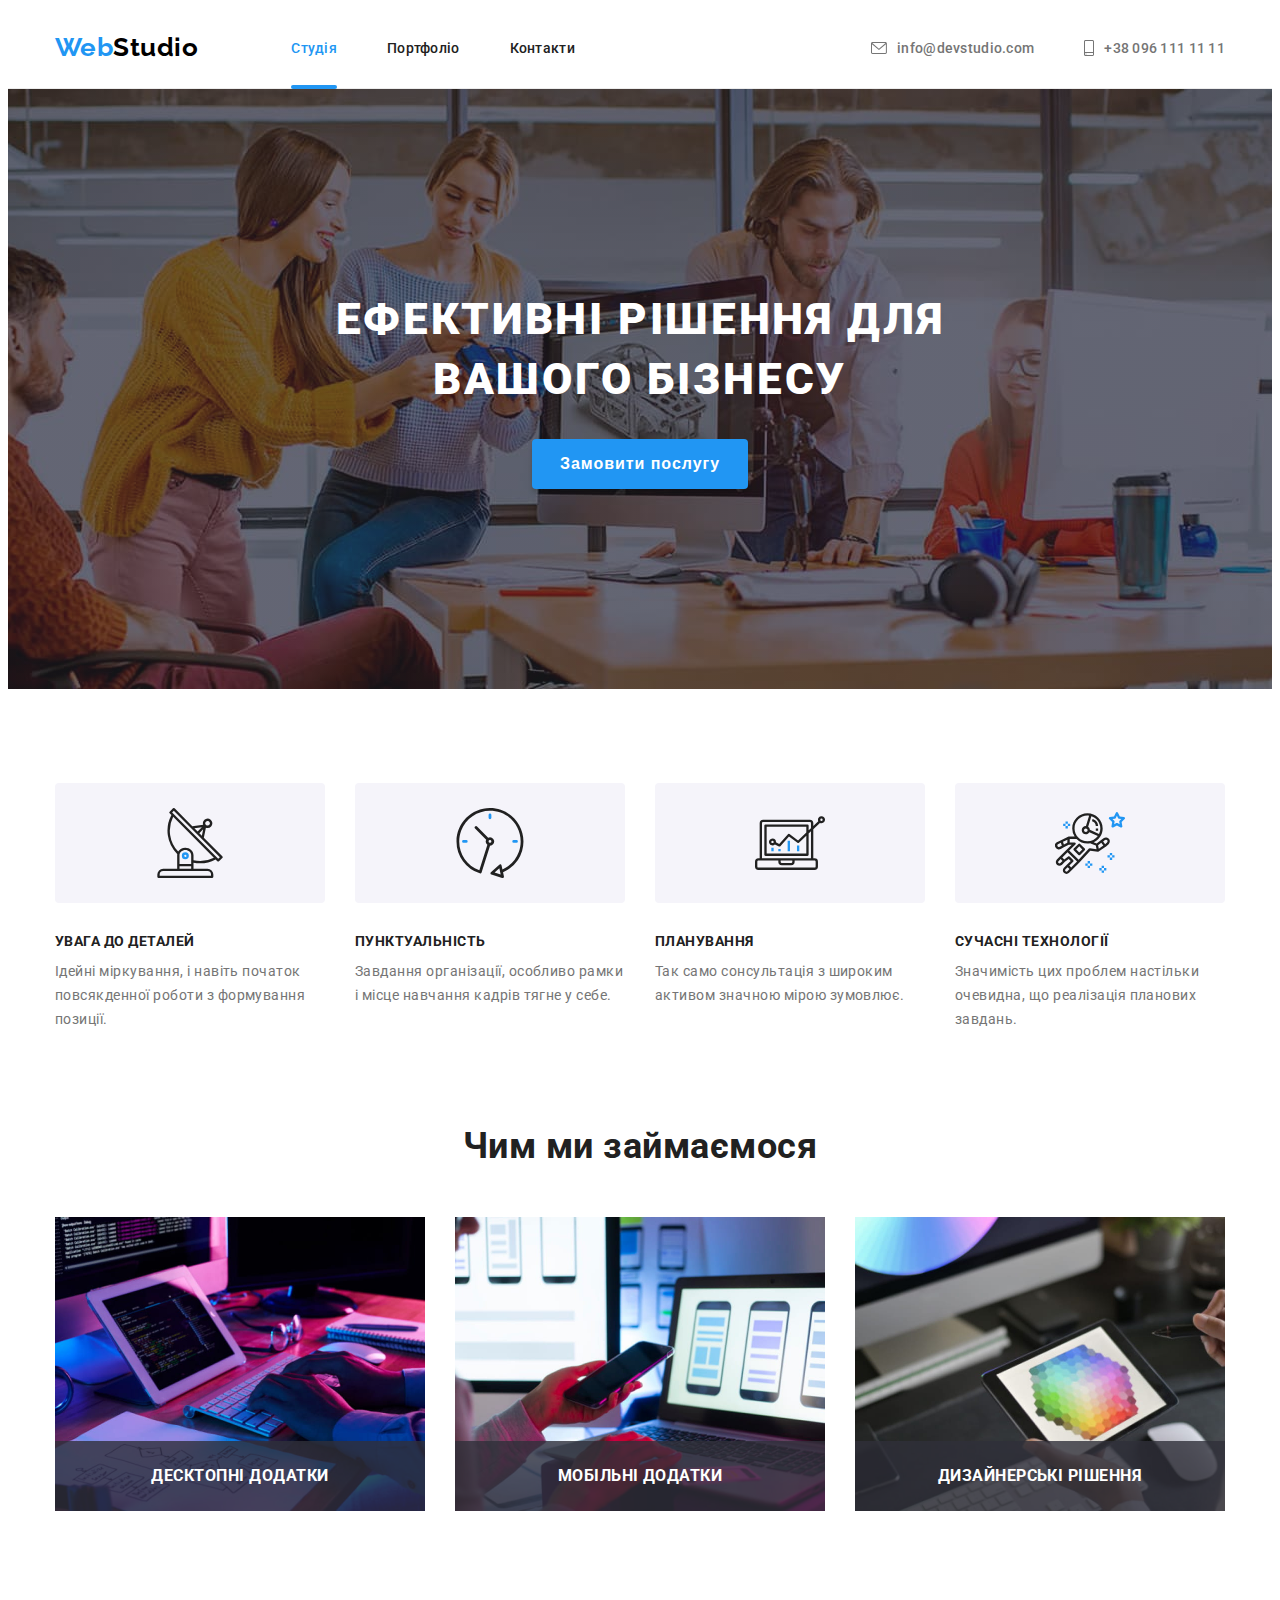
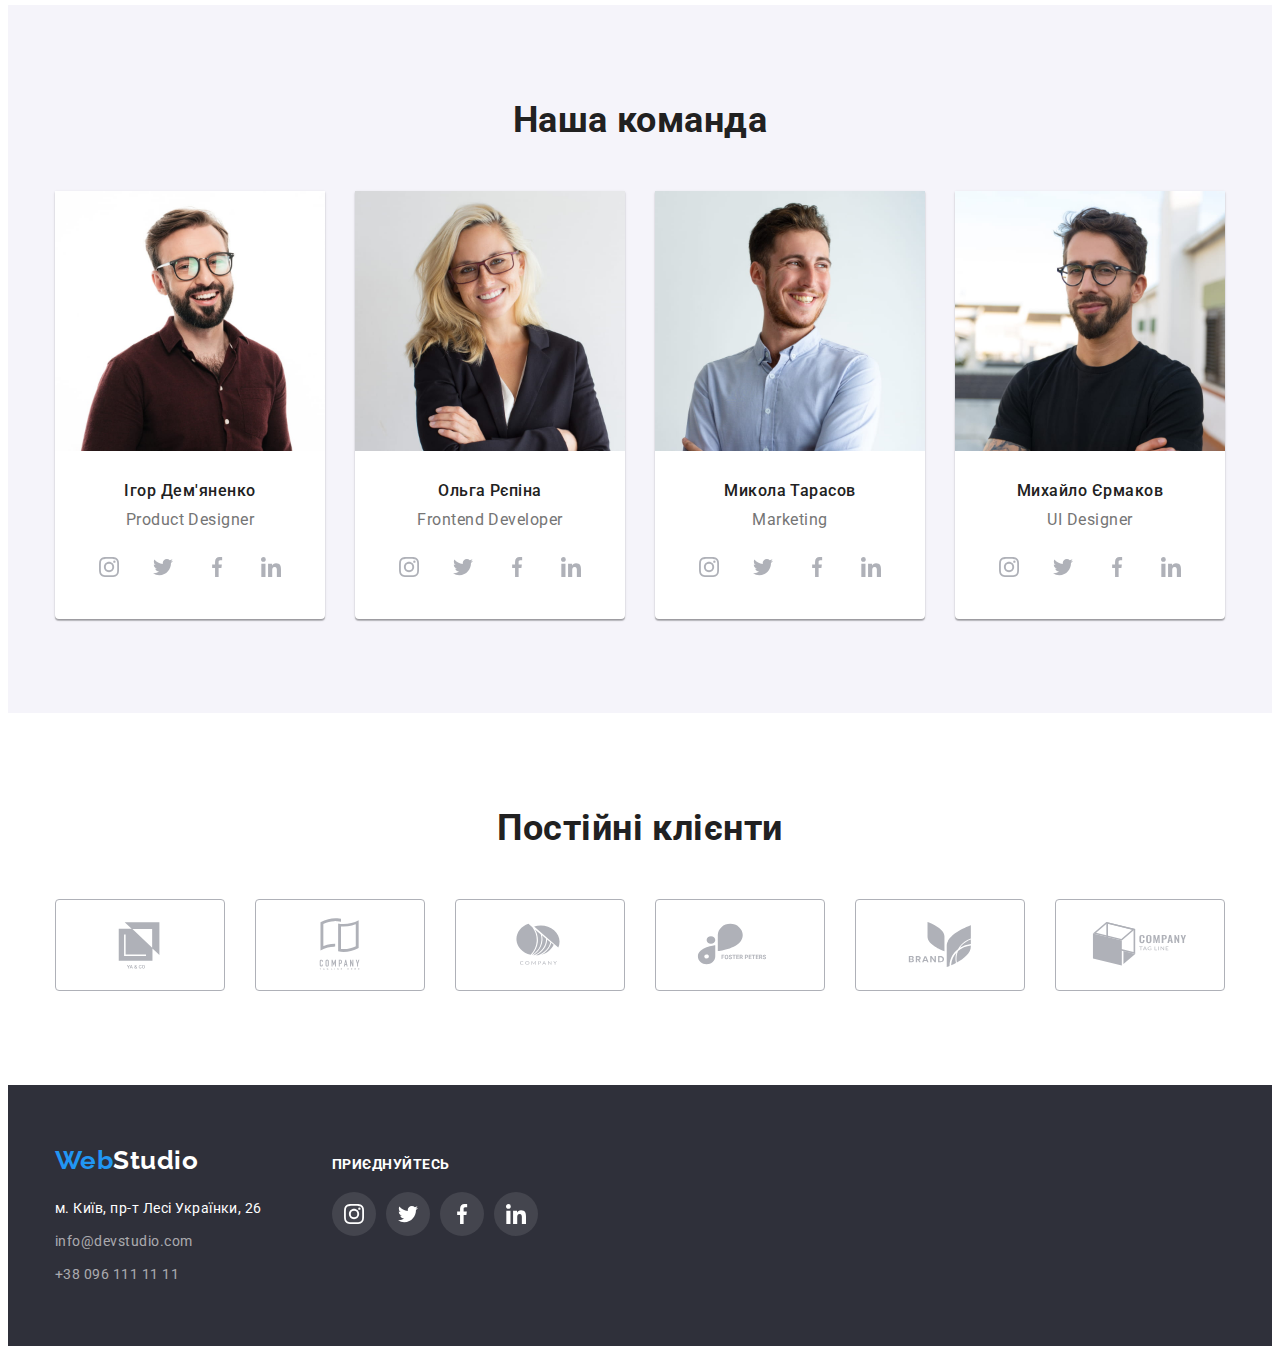
==== index.html @ d0834823 "Initial commit" ====
<!DOCTYPE html>
<html lang="uk">
  <head>
    <meta charset="UTF-8" />
    <!-- IE10 and below only -->
    <meta http-equiv="X-UA-Compatible" content="IE=edge" />
    <meta name="viewport" content="width=device-width, initial-scale=1.0" />
    <title>WebStudio</title>
    <!-- Fonts -->
    <link rel="preconnect" href="https://fonts.googleapis.com" />
    <link rel="preconnect" href="https://fonts.gstatic.com" crossorigin />
    <link
      href="https://fonts.googleapis.com/css2?family=Raleway:wght@700&family=Roboto:wght@400;500;700;900&display=swap"
      rel="stylesheet"
    />
    <!-- Modern-normalize -->
    <link
      rel="stylesheet"
      href="https://cdnjs.cloudflare.com/ajax/libs/modern-normalize/1.1.0/modern-normalize.min.css"
      integrity="sha512-wpPYUAdjBVSE4KJnH1VR1HeZfpl1ub8YT/NKx4PuQ5NmX2tKuGu6U/JRp5y+Y8XG2tV+wKQpNHVUX03MfMFn9Q=="
      crossorigin="anonymous"
      referrerpolicy="no-referrer"
    />
    <!-- Custom styles -->
    <link rel="stylesheet" href="./css/styles.css" />
  </head>
  <body>
    <!-- WebStudio header -->
    <header class="project-header">
      <div class="header-container container">
        <a class="logo link" href="./index.html"><span class="accent">Web</span>Studio</a>
        <nav class="nav">
          <ul class="nav-list list">
            <li class="nav-item">
              <a class="nav-link current link" href="./index.html">Студія</a>
            </li>
            <li class="nav-item">
              <a class="nav-link link" href="./portfolio.html">Портфоліо</a>
            </li>
            <li class="nav-item">
              <a class="nav-link link" href="/">Контакти</a>
            </li>
          </ul>
        </nav>
        <ul class="header-adress list">
          <li class="list-item">
            <a class="list-item-link link" href="mailto:info@devstudio.com">
              <svg class="header-icon" width="16" height="12" href="mailto:info@devstudio.com">
                <use href="./images/icons.svg#mail"></use></svg
              >info@devstudio.com
            </a>
          </li>
          <li class="list-item">
            <a class="list-item-link link" href="tel:+380961111111">
              <svg class="header-icon" width="10" height="16" href="tel:+380961111111">
                <use href="./images/icons.svg#phone"></use></svg
              >+38 096 111 11 11</a
            >
          </li>
        </ul>
      </div>
    </header>
    <main>
      <!-- Section hero -->
      <section class="hero">
        <div class="container">
          <h1 class="hero-title">ЕФЕКТИВНІ РІШЕННЯ ДЛЯ ВАШОГО БІЗНЕСУ</h1>
          <button class="hero-button" type="button" data-modal-open>Замовити послугу</button>
        </div>
        <!-- Modal window -->
        <div class="backdrop is-hidden" data-modal>
          <div class="modal">
            <button class="modal-button" type="button" data-modal-close>
              <svg width="18" height="18">
                <use href="./images/icons.svg#modal-icon"></use>
              </svg>
            </button>
          </div>
        </div>
      </section>
      <!-- Section about business priorities -->
      <section class="about">
        <div class="container">
          <h2 class="visually-hidden">Наші пріорітети</h2>
          <ul class="about-list list">
            <li class="about-list-item">
              <div class="about-icon-container">
                <svg class="about-icon" width="70" height="70">
                  <use href="./images/icons.svg#antenna"></use>
                </svg>
              </div>
              <h3 class="about-title">Увага до деталей</h3>
              <p class="about-subtitle">
                Ідейні міркування, і навіть початок повсякденної роботи з формування позиції.
              </p>
            </li>
            <li class="about-list-item">
              <div class="about-icon-container">
                <svg class="about-icon" width="70" height="70">
                  <use href="./images/icons.svg#clock"></use>
                </svg>
              </div>
              <h3 class="about-title">Пунктуальність</h3>
              <p class="about-subtitle">
                Завдання організації, особливо рамки і місце навчання кадрів тягне у себе.
              </p>
            </li>
            <li class="about-list-item">
              <div class="about-icon-container">
                <svg class="about-icon" width="70" height="70">
                  <use href="./images/icons.svg#diagram"></use>
                </svg>
              </div>
              <h3 class="about-title">Планування</h3>
              <p class="about-subtitle">
                Так само сонсультація з широким активом значною мірою зумовлює.
              </p>
            </li>
            <li class="about-list-item">
              <div class="about-icon-container">
                <svg class="about-icon" width="70" height="70">
                  <use href="./images/icons.svg#astronaut"></use>
                </svg>
              </div>
              <h3 class="about-title">Сучасні технології</h3>
              <p class="about-subtitle">
                Значимість цих проблем настільки очевидна, що реалізація планових завдань.
              </p>
            </li>
          </ul>
        </div>
      </section>
      <!-- Section about activities -->
      <section class="activity">
        <div class="container">
          <h2 class="activity-title">Чим ми займаємося</h2>
          <ul class="activity-list list">
            <li class="list-item">
              <div class="activity-wrapper">
                <img
                  class="list-item-image"
                  src="./images/image1.jpg"
                  alt="coding"
                  width="370"
                  height="294"
                />
                <div class="activity-name">
                  <h3>Десктопні додатки</h3>
                </div>
              </div>
            </li>
            <li class="list-item">
              <div class="activity-wrapper">
                <img
                  class="list-item-image"
                  src="./images/image2.jpg"
                  alt="mobile app development"
                  width="370"
                  height="294"
                />
                <div class="activity-name">
                  <h3>Мобільні додатки</h3>
                </div>
              </div>
            </li>
            <li class="list-item">
              <div class="activity-wrapper">
                <img
                  class="list-item-image"
                  src="./images/image3.jpg"
                  alt="design"
                  width="370"
                  height="294"
                />
                <div class="activity-name">
                  <h3>Дизайнерські рішення</h3>
                </div>
              </div>
            </li>
          </ul>
        </div>
      </section>
      <!-- Section about working staff and their roles -->
      <section class="team">
        <div class="container">
          <h2 class="team-title">Наша команда</h2>
          <ul class="team-list list">
            <li class="team-list-item">
              <img src="./images/image4.jpg" alt="product designer" width="270" height="260" />
              <div class="team-content-wrapper">
                <h3 class="team-members">Ігор Дем'яненко</h3>
                <p class="team-role">Product Designer</p>
                <ul class="socials list">
                  <li class="socials-item">
                    <a
                      class="socials-link link"
                      href="https://instagram.com/"
                      target="_blank"
                      rel="noopener noreferrer"
                      aria-label="instagram"
                    >
                      <svg class="socials-icon" width="20" height="20">
                        <use href="./images/icons.svg#instagram"></use>
                      </svg>
                    </a>
                  </li>
                  <li class="socials-item">
                    <a
                      class="socials-link link"
                      href="https://twitter.com/"
                      target="_blank"
                      rel="noopener noreferrer"
                      aria-label="twitter"
                    >
                      <svg class="socials-icon" width="20" height="20">
                        <use href="./images/icons.svg#twitter"></use>
                      </svg>
                    </a>
                  </li>
                  <li class="socials-item">
                    <a
                      class="socials-link link"
                      href="https://www.facebook.com/"
                      target="_blank"
                      rel="noopener noreferrer"
                      aria-label="facebook"
                    >
                      <svg class="socials-icon" width="20" height="20">
                        <use href="./images/icons.svg#facebook"></use>
                      </svg>
                    </a>
                  </li>
                  <li class="socials-item">
                    <a
                      class="socials-link link"
                      href="https://www.linkedin.com/"
                      target="_blank"
                      rel="noopener noreferrer"
                      aria-label="linkedin"
                    >
                      <svg class="socials-icon" width="20" height="20">
                        <use href="./images/icons.svg#linkedin"></use>
                      </svg>
                    </a>
                  </li>
                </ul>
              </div>
            </li>
            <li class="team-list-item">
              <img src="./images/image5.jpg" alt="frontend developer" width="270" height="260" />
              <div class="team-content-wrapper">
                <h3 class="team-members">Ольга Рєпіна</h3>
                <p class="team-role">Frontend Developer</p>
                <ul class="socials list">
                  <li class="socials-item">
                    <a
                      class="socials-link link"
                      href="https://instagram.com/"
                      target="_blank"
                      rel="noopener noreferrer"
                      aria-label="instagram"
                    >
                      <svg class="socials-icon" width="20" height="20">
                        <use href="./images/icons.svg#instagram"></use>
                      </svg>
                    </a>
                  </li>
                  <li class="socials-item">
                    <a
                      class="socials-link link"
                      href="https://twitter.com/"
                      target="_blank"
                      rel="noopener noreferrer"
                      aria-label="twitter"
                    >
                      <svg class="socials-icon" width="20" height="20">
                        <use href="./images/icons.svg#twitter"></use>
                      </svg>
                    </a>
                  </li>
                  <li class="socials-item">
                    <a
                      class="socials-link link"
                      href="https://www.facebook.com/"
                      target="_blank"
                      rel="noopener noreferrer"
                      aria-label="facebook"
                    >
                      <svg class="socials-icon" width="20" height="20">
                        <use href="./images/icons.svg#facebook"></use>
                      </svg>
                    </a>
                  </li>
                  <li class="socials-item">
                    <a
                      class="socials-link link"
                      href="https://www.linkedin.com/"
                      target="_blank"
                      rel="noopener noreferrer"
                      aria-label="linkedin"
                    >
                      <svg class="socials-icon" width="20" height="20">
                        <use href="./images/icons.svg#linkedin"></use>
                      </svg>
                    </a>
                  </li>
                </ul>
              </div>
            </li>
            <li class="team-list-item">
              <img src="./images/image6.jpg" alt="marketer" width="270" height="260" />
              <div class="team-content-wrapper">
                <h3 class="team-members">Микола Тарасов</h3>
                <p class="team-role">Marketing</p>
                <ul class="socials list">
                  <li class="socials-item">
                    <a
                      class="socials-link link"
                      href="https://instagram.com/"
                      target="_blank"
                      rel="noopener noreferrer"
                      aria-label="instagram"
                    >
                      <svg class="socials-icon" width="20" height="20">
                        <use href="./images/icons.svg#instagram"></use>
                      </svg>
                    </a>
                  </li>
                  <li class="socials-item">
                    <a
                      class="socials-link link"
                      href="https://twitter.com/"
                      target="_blank"
                      rel="noopener noreferrer"
                      aria-label="twitter"
                    >
                      <svg class="socials-icon" width="20" height="20">
                        <use href="./images/icons.svg#twitter"></use>
                      </svg>
                    </a>
                  </li>
                  <li class="socials-item">
                    <a
                      class="socials-link link"
                      href="https://www.facebook.com/"
                      target="_blank"
                      rel="noopener noreferrer"
                      aria-label="facebook"
                    >
                      <svg class="socials-icon" width="20" height="20">
                        <use href="./images/icons.svg#facebook"></use>
                      </svg>
                    </a>
                  </li>
                  <li class="socials-item">
                    <a
                      class="socials-link link"
                      href="https://www.linkedin.com/"
                      target="_blank"
                      rel="noopener noreferrer"
                      aria-label="linkedin"
                    >
                      <svg class="socials-icon" width="20" height="20">
                        <use href="./images/icons.svg#linkedin"></use>
                      </svg>
                    </a>
                  </li>
                </ul>
              </div>
            </li>
            <li class="team-list-item">
              <img src="./images/image7.jpg" alt="ui designer" width="270" height="260" />
              <div class="team-content-wrapper">
                <h3 class="team-members">Михайло Єрмаков</h3>
                <p class="team-role">UI Designer</p>
                <ul class="socials list">
                  <li class="socials-item">
                    <a
                      class="socials-link link"
                      href="https://instagram.com/"
                      target="_blank"
                      rel="noopener noreferrer"
                      aria-label="instagram"
                    >
                      <svg class="socials-icon" width="20" height="20">
                        <use href="./images/icons.svg#instagram"></use>
                      </svg>
                    </a>
                  </li>
                  <li class="socials-item">
                    <a
                      class="socials-link link"
                      href="https://twitter.com/"
                      target="_blank"
                      rel="noopener noreferrer"
                      aria-label="twitter"
                    >
                      <svg class="socials-icon" width="20" height="20">
                        <use href="./images/icons.svg#twitter"></use>
                      </svg>
                    </a>
                  </li>
                  <li class="socials-item">
                    <a
                      class="socials-link link"
                      href="https://www.facebook.com/"
                      target="_blank"
                      rel="noopener noreferrer"
                      aria-label="facebook"
                    >
                      <svg class="socials-icon" width="20" height="20">
                        <use href="./images/icons.svg#facebook"></use>
                      </svg>
                    </a>
                  </li>
                  <li class="socials-item">
                    <a
                      class="socials-link link"
                      href="https://www.linkedin.com/"
                      target="_blank"
                      rel="noopener noreferrer"
                      aria-label="linkedin"
                    >
                      <svg class="socials-icon" width="20" height="20">
                        <use href="./images/icons.svg#linkedin"></use>
                      </svg>
                    </a>
                  </li>
                </ul>
              </div>
            </li>
          </ul>
        </div>
      </section>
      <!-- Section about regular clients -->
      <section class="clients">
        <div class="container">
          <h2 class="clients-title">Постійні клієнти</h2>
          <ul class="clients-list list">
            <li class="clients-item">
              <a
                class="clients-link link"
                href=""
                target="_blank"
                rel="noopener noreferrer"
                aria-label="YA & CO"
              >
                <svg class="clients-icon" width="106" height="60">
                  <use href="./images/icons.svg#client-1"></use></svg
              ></a>
            </li>
            <li class="clients-item">
              <a
                class="clients-link link"
                href=""
                target="_blank"
                rel="noopener noreferrer"
                aria-label="Company Tagline here"
              >
                <svg class="clients-icon" width="106" height="60">
                  <use href="./images/icons.svg#client-2"></use></svg
              ></a>
            </li>
            <li class="clients-item">
              <a
                class="clients-link link"
                href=""
                target="_blank"
                rel="noopener noreferrer"
                aria-label="Company"
              >
                <svg class="clients-icon" width="106" height="60">
                  <use href="./images/icons.svg#client-3"></use></svg
              ></a>
            </li>
            <li class="clients-item">
              <a
                class="clients-link link"
                href=""
                target="_blank"
                rel="noopener noreferrer"
                aria-label="Foster Peters"
              >
                <svg class="clients-icon" width="106" height="60">
                  <use href="./images/icons.svg#client-4"></use></svg
              ></a>
            </li>
            <li class="clients-item">
              <a
                class="clients-link link"
                href=""
                target="_blank"
                rel="noopener noreferrer"
                aria-label="Brand"
              >
                <svg class="clients-icon" width="106" height="60">
                  <use href="./images/icons.svg#client-5"></use></svg
              ></a>
            </li>
            <li class="clients-item">
              <a
                class="clients-link link"
                href=""
                target="_blank"
                rel="noopener noreferrer"
                aria-label="Company Tag Line"
              >
                <svg class="clients-icon" width="106" height="60">
                  <use href="./images/icons.svg#client-6"></use></svg
              ></a>
            </li>
          </ul>
        </div>
      </section>
    </main>
    <!-- WebStudio footer -->
    <footer class="project-footer">
      <div class="container footer-container">
        <div>
          <a class="footer-logo link" href="./index.html"><span class="accent">Web</span>Studio</a>
          <address>
            <ul class="footer-list list">
              <li class="footer-list-item">
                <a class="address-link link" href="/">м. Київ, пр-т Лесі Українки, 26</a>
              </li>
              <li class="footer-list-item">
                <a class="contact-link link" href="mailto:info@devstudio.com">info@devstudio.com</a>
              </li>
              <li class="footer-list-item">
                <a class="contact-link link" href="tel:+380961111111">+38 096 111 11 11</a>
              </li>
            </ul>
          </address>
        </div>
        <div>
          <h2 class="footer-subtitle">Приєднуйтесь</h2>
          <ul class="footer-socials list">
            <li class="socials-item">
              <a
                class="footer-socials-link link"
                href="https://instagram.com/"
                target="_blank"
                rel="noopener noreferrer"
                aria-label="instagram"
              >
                <svg class="footer-socials-icon" width="20" height="20">
                  <use href="./images/icons.svg#instagram"></use>
                </svg>
              </a>
            </li>
            <li class="socials-item">
              <a
                class="footer-socials-link link"
                href="https://twitter.com/"
                target="_blank"
                rel="noopener noreferrer"
                aria-label="twitter"
              >
                <svg class="footer-socials-icon" width="20" height="20">
                  <use href="./images/icons.svg#twitter"></use>
                </svg>
              </a>
            </li>
            <li class="socials-item">
              <a
                class="footer-socials-link link"
                href="https://www.facebook.com/"
                target="_blank"
                rel="noopener noreferrer"
                aria-label="facebook"
              >
                <svg class="footer-socials-icon" width="20" height="20">
                  <use href="./images/icons.svg#facebook"></use>
                </svg>
              </a>
            </li>
            <li class="socials-item">
              <a
                class="footer-socials-link link"
                href="https://www.linkedin.com/"
                target="_blank"
                rel="noopener noreferrer"
                aria-label="linkedin"
              >
                <svg class="footer-socials-icon" width="20" height="20">
                  <use href="./images/icons.svg#linkedin"></use>
                </svg>
              </a>
            </li>
          </ul>
        </div>
      </div>
    </footer>
    <script src="./js/modal.js"></script>
  </body>
</html>
---- css/styles.css ----
:root {
  /* Fonts */
  --main-font: 'Roboto', sans-serif;
  --secondary-font: 'Raleway', sans-serif;

  /* Text colors */
  --main-text-color: #212121;
  --secondary-text-color: #757575;
  --white-text-color: #ffffff;
  --black-text-color: #000000;

  /* Background colors */
  --main-background-color: #2f303a;
  --secondary-background-color: #f5f4fa;
  --additional-background-color: #f5f5f5;

  /* Other colors */
  --accent-color: #2196f3;
  --active-btn-color: #188ce8;
  --contact-links-color: rgba(255, 255, 255, 0.6);
  --light-color1: #ececec;
  --light-color2: #eeeeee;

  /* Animation properties */
  --timing-function: cubic-bezier(0.4, 0, 0.2, 1);
}

body {
  font-family: var(--main-font);
  color: var(--main-text-color);
  letter-spacing: 0.03em;
}

/* Reset */

.html {
  box-sizing: border-box;
}

*,
*::after,
*::before {
  box-sizing: inherit;
}

/* Margin reset*/
h1,
h2,
h3,
h4,
h5,
h6,
p {
  margin: 0;
}

/* Decoration reset */
.link {
  text-decoration: none;
}

.list {
  list-style: none;
  padding: 0;
  margin: 0;
}

/* Styles for images */

img {
  display: block;
  width: 100%;
  height: auto;
}

.container {
  width: 1200px;
  padding-left: 15px;
  padding-right: 15px;
  margin-left: auto;
  margin-right: auto;
  box-sizing: border-box;

  /* outline: 2px solid red;
  outline-offset: -2px; */
}

/**
  |============================
  | Project header
  |============================
*/

.project-header {
  border-bottom: 1px solid #ececec;
}

.header-container {
  display: flex;
  align-items: center;
}

.accent {
  color: var(--accent-color);
}

.logo {
  display: block;
  padding-top: 24px;
  padding-bottom: 25px;
  margin-right: 93px;
  font-family: var(--secondary-font);
  color: var(--black-text-color);
  font-weight: 700;
  font-size: 26px;
  line-height: calc(31 / 26);
}

.nav {
  margin-right: auto;
}

.nav-list {
  display: flex;
  align-items: center;
  gap: 50px;
}

.nav-link {
  display: block;
  padding-top: 32px;
  padding-bottom: 32px;
  font-weight: 500;
  font-size: 14px;
  line-height: calc(16 / 14);
  letter-spacing: 0.02em;
  color: var(--main-text-color);
  transition-timing-function: var(--timing-function);
  transition-duration: 250ms;
  transition-property: color;
}

.nav-link:hover,
.nav-link:focus {
  color: var(--accent-color);
}

.nav-item {
  position: relative;
}

.nav-link.current {
  color: var(--accent-color);
}

.nav-link.current::after {
  content: '';
  display: block;
  width: 100%;
  height: 4px;
  background-color: var(--accent-color);
  position: absolute;
  bottom: -1.5%;
  left: 0;
  border-radius: 2px;
}

.header-adress {
  display: flex;
  align-items: center;
  gap: 50px;
}

.list-item-link {
  display: flex;
  align-items: center;
  gap: 10px;
  padding-top: 32px;
  padding-bottom: 32px;
  font-weight: 500;
  font-size: 14px;
  line-height: calc(16 / 14);
  letter-spacing: 0.02em;
  color: var(--secondary-text-color);
  transition-timing-function: var(--timing-function);
  transition-duration: 250ms;
  transition-property: color;
}

.list-item-link:hover,
.list-item-link:focus {
  color: var(--accent-color);
}

.header-icon {
  fill: currentColor;
}

/**
  |============================
  | Section hero
  |============================
*/

.hero {
  padding-top: 200px;
  padding-bottom: 200px;
  margin-left: auto;
  margin-right: auto;
  background-color: var(--main-background-color);
  background-image: linear-gradient(to right, rgba(47, 48, 58, 0.4) 0%, rgba(47, 48, 58, 0.4) 100%),
    url(../images/background-image.jpg);
  background-position: center;
  background-repeat: no-repeat;
  background-size: cover;
  max-width: 1600px;
}

.hero-title {
  width: 696px;
  margin-left: auto;
  margin-right: auto;
  margin-bottom: 30px;
  font-weight: 900;
  font-size: 44px;
  line-height: calc(60 / 44);
  text-align: center;
  letter-spacing: 0.06em;
  text-transform: uppercase;
  color: var(--white-text-color);
}

.hero-button {
  width: 216px;
  min-height: 50px;
  border-radius: 4px;
  font-weight: 700;
  font-size: 16px;
  line-height: calc(30 / 16);
  text-align: center;
  letter-spacing: 0.06em;
  color: var(--white-text-color);
  background: var(--accent-color);
  margin: 0 auto;
  display: block;
  border: 0;
  cursor: pointer;
  box-shadow: 0px 4px 4px rgba(0, 0, 0, 0.15);
}

.hero-button:active {
  background-color: var(--active-btn-color);
}

/* Modal window */

.backdrop {
  position: fixed;
  top: 0;
  left: 0;
  width: 100%;
  height: 100%;
  background-color: rgba(0, 0, 0, 0.2);
  transition-property: opacity, visibility;
  transition-duration: 250ms;
  transition-timing-function: var(--timing-function);
  z-index: 10;
}

.backdrop.is-hidden {
  opacity: 0;
  pointer-events: none;
  visibility: hidden;
}

.modal {
  position: absolute;
  top: 50%;
  left: 50%;
  width: 528px;
  height: 581px;
  transform: translate(-50%, -50%);
  transition-property: opacity, visibility;
  background-color: var(--white-text-color);
  box-shadow: 0px 1px 3px rgba(0, 0, 0, 0.12), 0px 1px 1px rgba(0, 0, 0, 0.14),
    0px 2px 1px rgba(0, 0, 0, 0.2);
  border-radius: 4px;
}

.modal-button {
  position: absolute;
  top: 8px;
  right: 8px;
  width: 30px;
  height: 30px;
  border: 1px solid rgba(0, 0, 0, 0.1);
  border-radius: 50%;
  padding: 0;
  display: flex;
  align-items: center;
  justify-content: center;
  background-color: var(--white-text-color);
  cursor: pointer;
}

/**
  |============================
  | Section about business priorities
  |============================
*/
.about {
  padding-top: 94px;
  padding-bottom: 94px;
}

.about-list {
  display: flex;
  gap: 30px;
}

.about-list-item {
  width: 270px;
}

.about-icon-container {
  display: flex;
  background-color: var(--secondary-background-color);
  height: 120px;
  align-items: center;
  justify-content: center;
  border-radius: 4px;
  margin-bottom: 30px;
}

.about-title {
  margin-bottom: 10px;
  font-size: 14px;
  line-height: calc(16 / 14);
  text-transform: uppercase;
  color: var(--main-text-color);
}

.about-subtitle {
  font-size: 14px;
  line-height: calc(24 / 14);
  color: var(--secondary-text-color);
}

/**
  |============================
  | Section about activities
  |============================
*/
.activity {
  padding-bottom: 94px;
}
.activity-title {
  margin-bottom: 50px;
  font-size: 36px;
  line-height: calc(42 / 36);
  text-align: center;
  color: var(--main-text-color);
}

.activity-list {
  display: flex;
  gap: 30px;
}

.activity-wrapper {
  position: relative;
}

.activity-name {
  display: flex;
  align-items: center;
  justify-content: center;
  position: absolute;
  bottom: 0;
  right: 0;
  color: var(--white-text-color);
  background-color: rgba(47, 48, 58, 0.8);
  width: 100%;
  height: 70px;
  text-transform: uppercase;
  font-size: 14px;
  line-height: calc(16 / 14);
}

/**
  |============================
  | Section about working staff and their roles
  |============================
*/
.team {
  padding-top: 94px;
  padding-bottom: 94px;
}

.team-list {
  display: flex;
  gap: 30px;
}

.team-list-item {
  background-color: var(--white-text-color);
  box-shadow: 0px 1px 3px rgba(0, 0, 0, 0.12), 0px 1px 1px rgba(0, 0, 0, 0.14),
    0px 2px 1px rgba(0, 0, 0, 0.2);
  border-radius: 0px 0px 4px 4px;
}

.team {
  background-color: var(--secondary-background-color);
}
.team-title {
  margin-bottom: 50px;
  font-size: 36px;
  line-height: calc(42 / 36);
  text-align: center;
  color: var(--main-text-color);
}

.team-content-wrapper {
  padding: 30px;
}

.team-members {
  margin-bottom: 10px;
  font-weight: 500;
  font-size: 16px;
  line-height: calc(19 / 16);
  text-align: center;
  color: var(--main-text-color);
}

.team-role {
  margin-bottom: 16px;
  font-size: 16px;
  line-height: calc(19 / 16);
  text-align: center;
  color: var(--secondary-text-color);
}

/* Socials */
.socials {
  display: flex;
  gap: 10px;
  justify-content: center;
}

.socials-link {
  display: flex;
  align-items: center;
  justify-content: center;
  width: 44px;
  height: 44px;
  border-radius: 50%;
  color: rgba(175, 177, 184, 1);
  transition-timing-function: var(--timing-function);
  transition-duration: 250ms;
  transition-property: color, background-color;
}

.socials-link:hover,
.socials-link:focus {
  color: var(--white-text-color);
  background-color: var(--accent-color);
}

.socials-icon {
  fill: currentColor;
}

/**
  |============================
  | Section about regular clients
  |============================
*/

.clients {
  padding-top: 94px;
  padding-bottom: 94px;
}

.clients-title {
  font-size: 36px;
  line-height: calc(42 / 36);
  text-align: center;
  padding-bottom: 50px;
}

.clients-list {
  display: flex;
  justify-content: center;
  gap: 30px;
}

.clients-item {
  width: 170px;
  height: 92px;
}

.clients-link {
  display: flex;
  border: 1px solid #afb1b8;
  border-radius: 4px;
  align-items: center;
  justify-content: center;
  width: 100%;
  height: 100%;
  color: #afb1b8;
  transition-timing-function: var(--timing-function);
  transition-duration: 250ms;
  transition-property: border-color;
}

.clients-icon {
  transition-timing-function: var(--timing-function);
  transition-duration: 250ms;
  transition-property: fill;
}

.clients-link:hover .clients-icon,
.clients-link:focus .clients-icon {
  fill: var(--accent-color);
}

.clients-link:hover,
.clients-link:focus {
  border-color: var(--accent-color);
}

.clients-icon {
  fill: currentColor;
}

/**
  |============================
  | Portfolio section
  |============================
*/
/* Buttons */
.portfolio {
  padding-top: 94px;
  padding-bottom: 94px;
}

.portfolio-button-list {
  display: flex;
  justify-content: center;
  gap: 8px;
  margin-bottom: 50px;
}

.portfolio-button {
  padding: 6px 22px;
  font-weight: 500;
  font-size: 16px;
  line-height: calc(26 / 16);
  background: var(--secondary-background-color);
  text-align: center;
  letter-spacing: 0.03em;
  color: var(--main-text-color);
  border: 0;
  cursor: pointer;
  border-radius: 4px;
  transition-timing-function: var(--timing-function);
  transition-duration: 250ms;
  transition-property: box-shadow, background-color, color;
}

.portfolio-button:hover,
.portfolio-button:focus {
  box-shadow: 0px 3px 1px rgba(0, 0, 0, 0.1), 0px 1px 2px rgba(0, 0, 0, 0.08),
    0px 2px 2px rgba(0, 0, 0, 0.12);
  background-color: var(--accent-color);
  color: var(--white-text-color);
}

.portfolio-button:active {
  background-color: var(--active-btn-color);
}

.work-list {
  display: flex;
  flex-wrap: wrap;
  gap: 30px;
}

.work-list-item {
  flex-basis: calc((100% - 60px) / 3);
}

.work-list-link {
  display: inline-block;
  transition-timing-function: var(--timing-function);
  transition-duration: 250ms;
  transition-property: box-shadow;
}

.work-list-link:hover,
.work-list-link:focus {
  box-shadow: 0px 1px 1px rgba(0, 0, 0, 0.12), 0px 4px 4px rgba(0, 0, 0, 0.06),
    1px 4px 6px rgba(0, 0, 0, 0.16);
}

.work-thumb {
  position: relative;
  overflow: hidden;
}

.overlay {
  transform: translateY(100%);
  display: flex;
  align-items: center;
  justify-content: center;
  position: absolute;
  top: 0;
  left: 0;
  background-color: rgba(33, 150, 243, 0.9);
  width: 100%;
  height: 100%;
  padding: 63px 24px;
  transition-property: transform;
  transition-duration: 250ms;
  transition-timing-function: var(--timing-function);
}

.overlay-text {
  font-size: 18px;
  line-height: calc(28 / 18);
  color: var(--white-text-color);
}

.work-list-item:hover .overlay {
  transform: translateY(0);
}

.work-content-wrapper {
  padding: 30px 0;
  border: 1px solid var(--light-color2);
}

.work-title {
  margin-bottom: 4px;
  margin-left: 24px;
  text-align: left;
  font-size: 18px;
  line-height: calc(36 / 18);
  letter-spacing: 0.06em;
  color: var(--main-text-color);
}

.work-subtitle {
  margin-left: 24px;
  text-align: left;
  font-size: 16px;
  line-height: calc(30 / 16);
  color: var(--secondary-text-color);
}
/**
  |============================
  | Project footer
  |============================
*/
.project-footer {
  background-color: var(--main-background-color);
  padding-top: 60px;
  padding-bottom: 60px;
}

.footer-container {
  display: flex;
  gap: 70px;
  align-items: baseline;
}

.footer-logo {
  display: block;
  margin-bottom: 20px;
  font-family: var(--secondary-font);
  color: var(--white-text-color);
  font-weight: 700;
  font-size: 26px;
  line-height: calc(31 / 26);
}

.footer-list-item:not(:last-child) {
  margin-bottom: 9px;
}

.address-link {
  display: block;
  font-style: normal;
  font-size: 14px;
  line-height: calc(24 / 14);
  color: var(--white-text-color);
  transition-property: color;
  transition-duration: 250ms;
  transition-timing-function: var(--timing-function);
}

.address-link:hover,
.address-link:focus {
  color: var(--accent-color);
}

.contact-link {
  display: block;
  font-style: normal;
  font-size: 14px;
  line-height: calc(24 / 14);
  color: var(--contact-links-color);
  transition-property: color;
  transition-duration: 250ms;
  transition-timing-function: var(--timing-function);
}

.contact-link:hover,
.contact-link:focus {
  color: var(--accent-color);
}

.footer-subtitle {
  margin-bottom: 20px;
  font-size: 14px;
  line-height: calc(16 / 14);
  text-transform: uppercase;
  color: var(--white-text-color);
}

.footer-socials {
  display: flex;
  gap: 10px;
  justify-content: center;
}

.footer-socials-icon {
  fill: var(--white-text-color);
}

.footer-socials-link {
  display: flex;
  align-items: center;
  justify-content: center;
  width: 44px;
  height: 44px;
  border-radius: 50%;
  background: rgba(255, 255, 255, 0.1);
  transition-property: background-color;
  transition-duration: 250ms;
  transition-timing-function: var(--timing-function);
}

.footer-socials-link:hover,
.footer-socials-link:focus {
  background-color: var(--accent-color);
}

/* Hidden titles */

.visually-hidden {
  position: absolute;
  width: 1px;
  height: 1px;
  margin: -1px;
  border: 0;
  padding: 0;
  white-space: nowrap;
  clip-path: inset(100%);
  clip: rect(0 0 0 0);
  overflow: hidden;
}
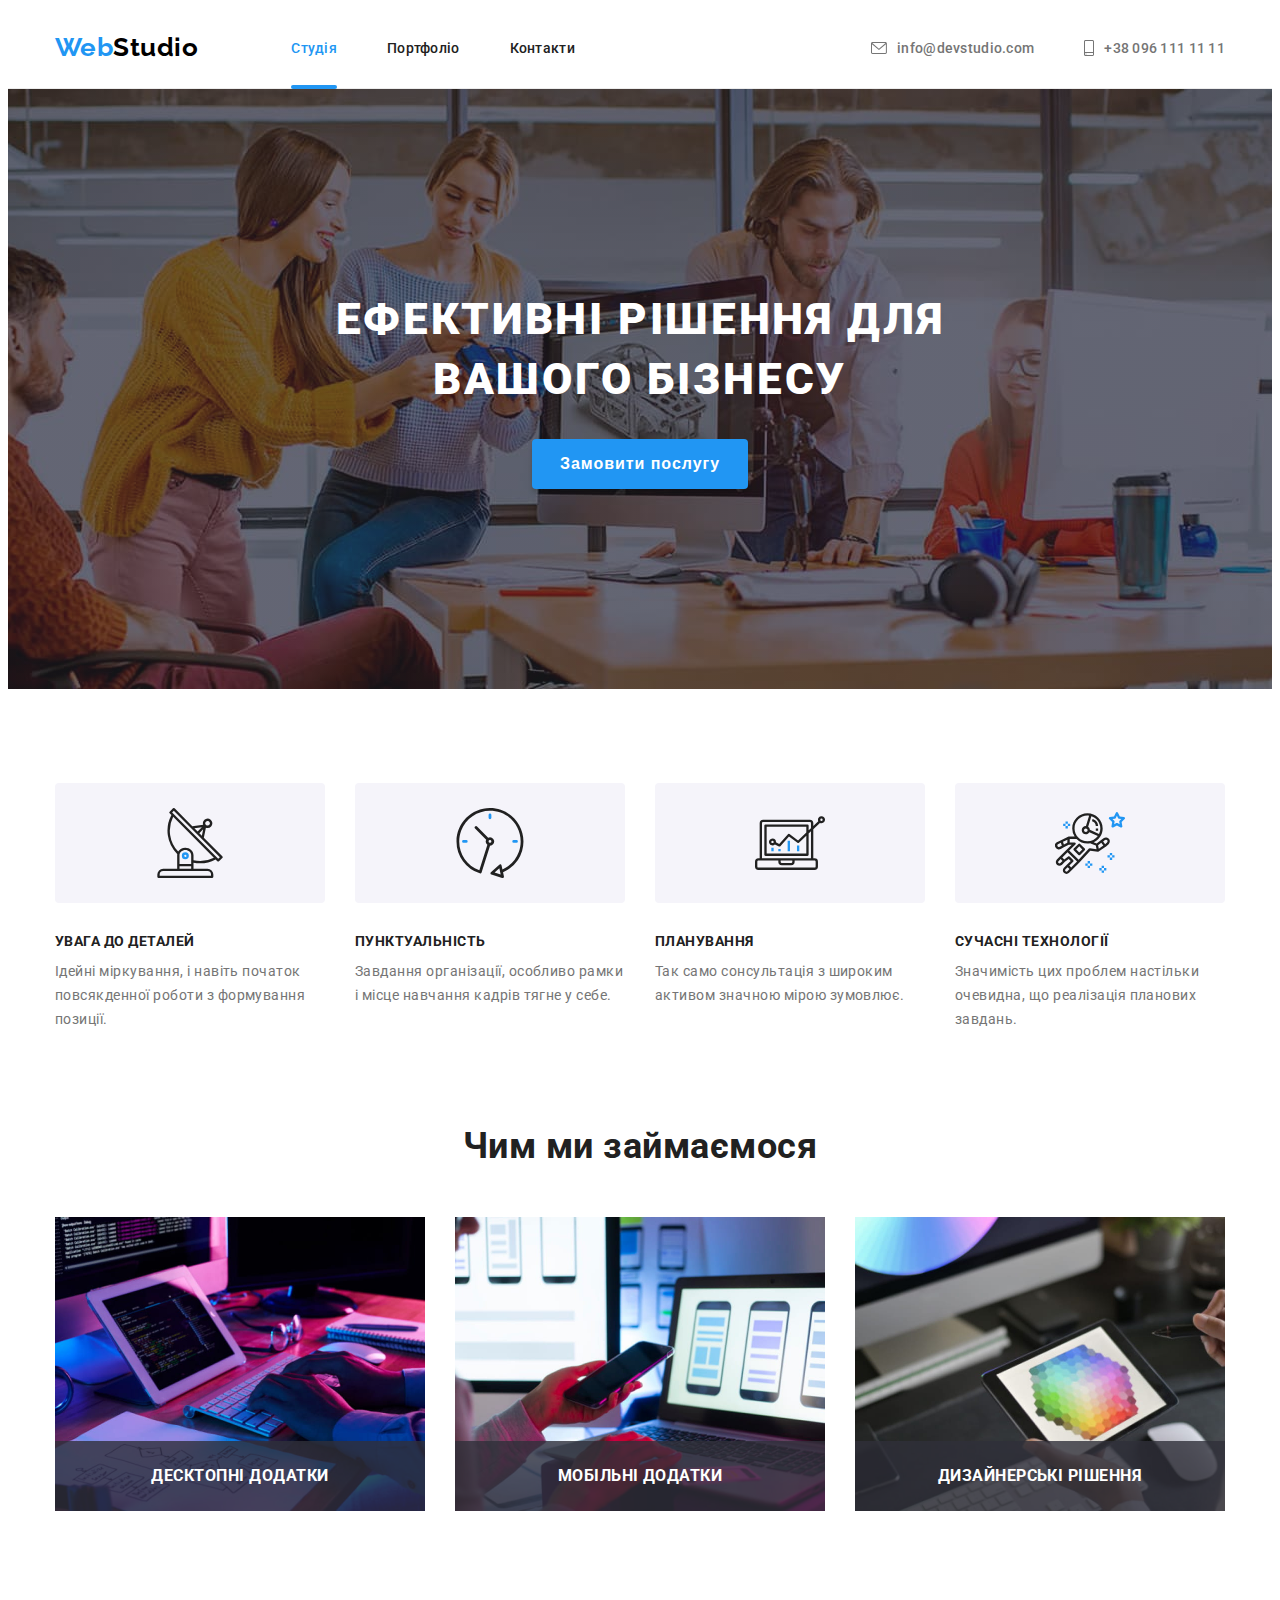
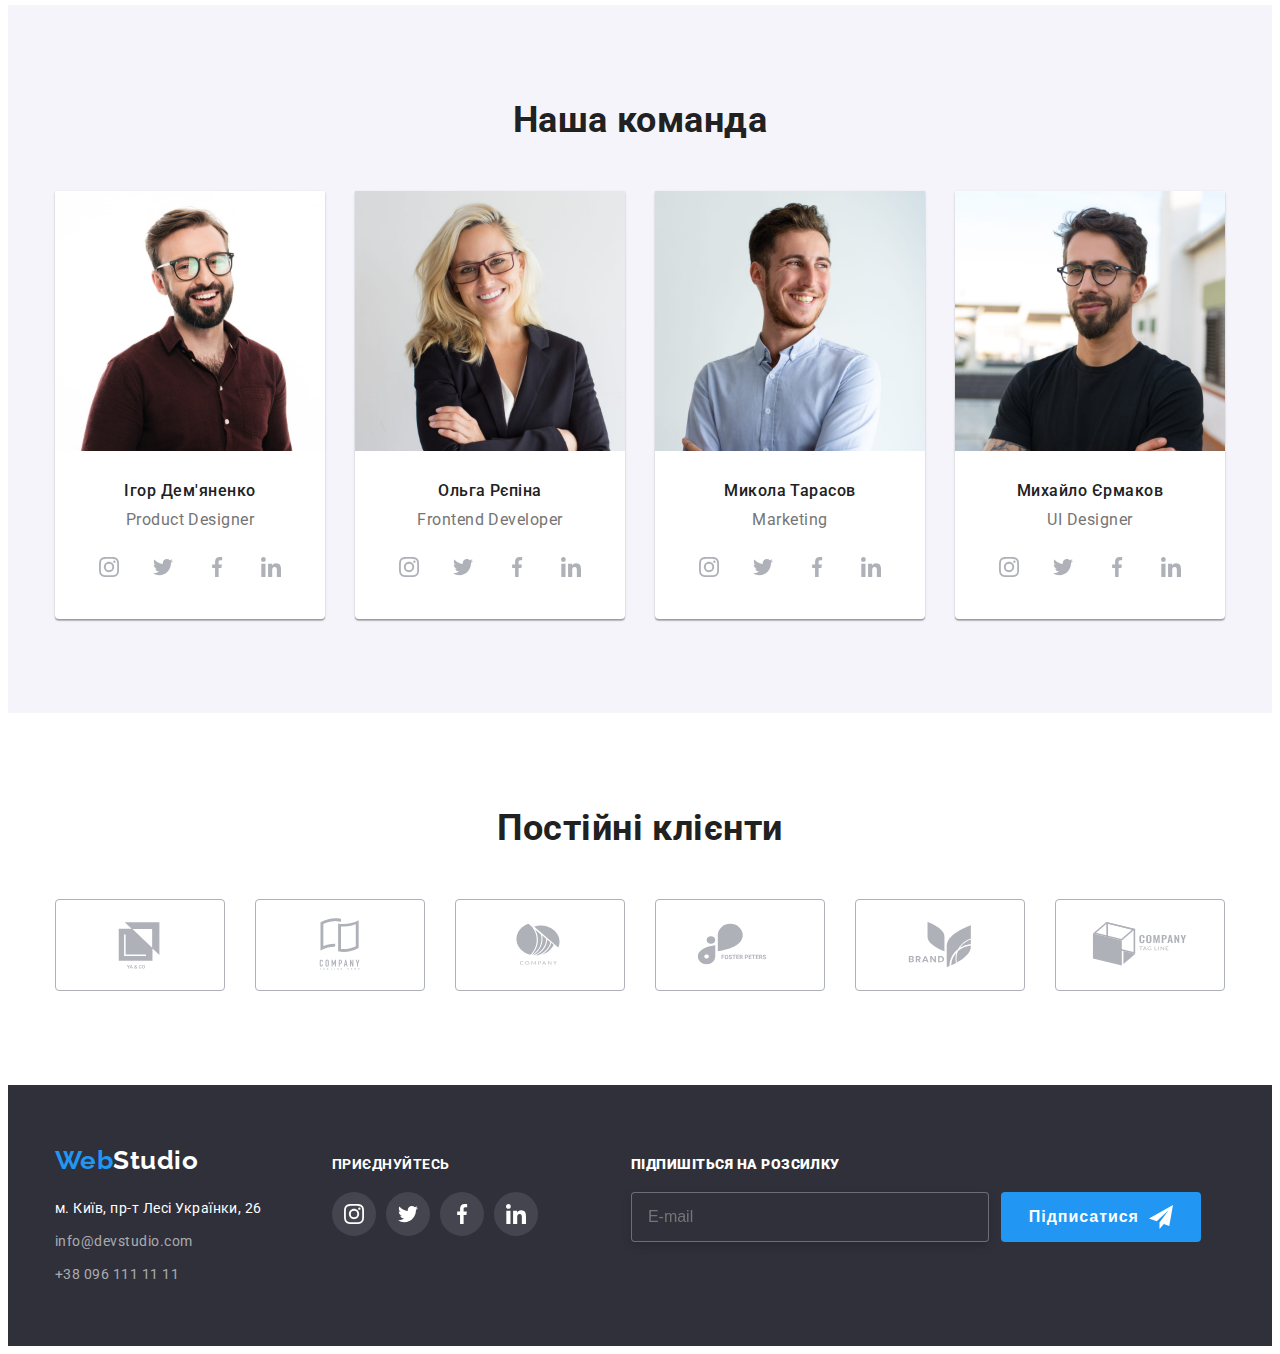
==== commit edd7a371: "add footer form" ====
--- a/index.html
+++ b/index.html
@@ -516,7 +516,7 @@
     <!-- WebStudio footer -->
     <footer class="project-footer">
       <div class="container footer-container">
-        <div>
+        <div class="footer-contacts-container">
           <a class="footer-logo link" href="./index.html"><span class="accent">Web</span>Studio</a>
           <address>
             <ul class="footer-list list">
@@ -532,7 +532,7 @@
             </ul>
           </address>
         </div>
-        <div>
+        <div class="footer-icons-container">
           <h2 class="footer-subtitle">Приєднуйтесь</h2>
           <ul class="footer-socials list">
             <li class="socials-item">
@@ -588,6 +588,30 @@
               </a>
             </li>
           </ul>
+        </div>
+        <div>
+          <form class="footer-form" autocomplete="on">
+            <label class="footer-email" for="footer-email">
+              <strong>Підпишіться на розсилку</strong>
+            </label>
+            <div class="email-form">
+              <input
+                class="footer-label"
+                type="email"
+                name="email"
+                id="footer-email"
+                placeholder="E-mail"
+              />
+              <div>
+                <button class="telegram-button" type="submit">
+                  Підписатися
+                  <svg class="tg-icon" width="24" height="24">
+                    <use href="./images/icons.svg#icon-telegram"></use>
+                  </svg>
+                </button>
+              </div>
+            </div>
+          </form>
         </div>
       </div>
     </footer>
--- a/css/styles.css
+++ b/css/styles.css
@@ -671,8 +671,11 @@
 
 .footer-container {
   display: flex;
-  gap: 70px;
   align-items: baseline;
+}
+
+.footer-contacts-container {
+  margin-right: 70px;
 }
 
 .footer-logo {
@@ -721,6 +724,11 @@
   color: var(--accent-color);
 }
 
+/* Footer socials */
+
+.footer-icons-container {
+  margin-right: 93px;
+}
 .footer-subtitle {
   margin-bottom: 20px;
   font-size: 14px;
@@ -755,6 +763,62 @@
 .footer-socials-link:hover,
 .footer-socials-link:focus {
   background-color: var(--accent-color);
+}
+
+/* Footer form */
+
+.footer-email {
+  display: inline-block;
+  font-weight: 700;
+  font-size: 14px;
+  line-height: calc(16 / 14);
+  text-transform: uppercase;
+  color: var(--white-text-color);
+  margin-bottom: 20px;
+}
+
+.email-form {
+  display: flex;
+  align-items: center;
+  gap: 12px;
+}
+
+.footer-label {
+  cursor: pointer;
+  outline: transparent;
+  width: 358px;
+  height: 50px;
+  padding-left: 16px;
+  background-color: var(--main-background-color);
+  color: rgba(255, 255, 255, 0.6);
+  font-size: 16px;
+  line-height: calc(20 / 16);
+  border: 1px solid rgba(255, 255, 255, 0.3);
+  filter: drop-shadow(0px 4px 4px rgba(0, 0, 0, 0.15));
+  border-radius: 4px;
+  transition: border-color 250ms var(--timing-function);
+}
+
+.footer-label:focus {
+  border: 1px solid var(--accent-color);
+}
+
+.telegram-button {
+  color: var(--white-text-color);
+  font-weight: 700;
+  font-size: 16px;
+  line-height: calc(30 / 16);
+  width: 200px;
+  height: 50px;
+  background-color: var(--accent-color);
+  border-radius: 4px;
+  border: 0;
+  letter-spacing: 0.06em;
+  display: flex;
+  align-items: center;
+  justify-content: center;
+  cursor: pointer;
+  gap: 10px;
 }
 
 /* Hidden titles */
